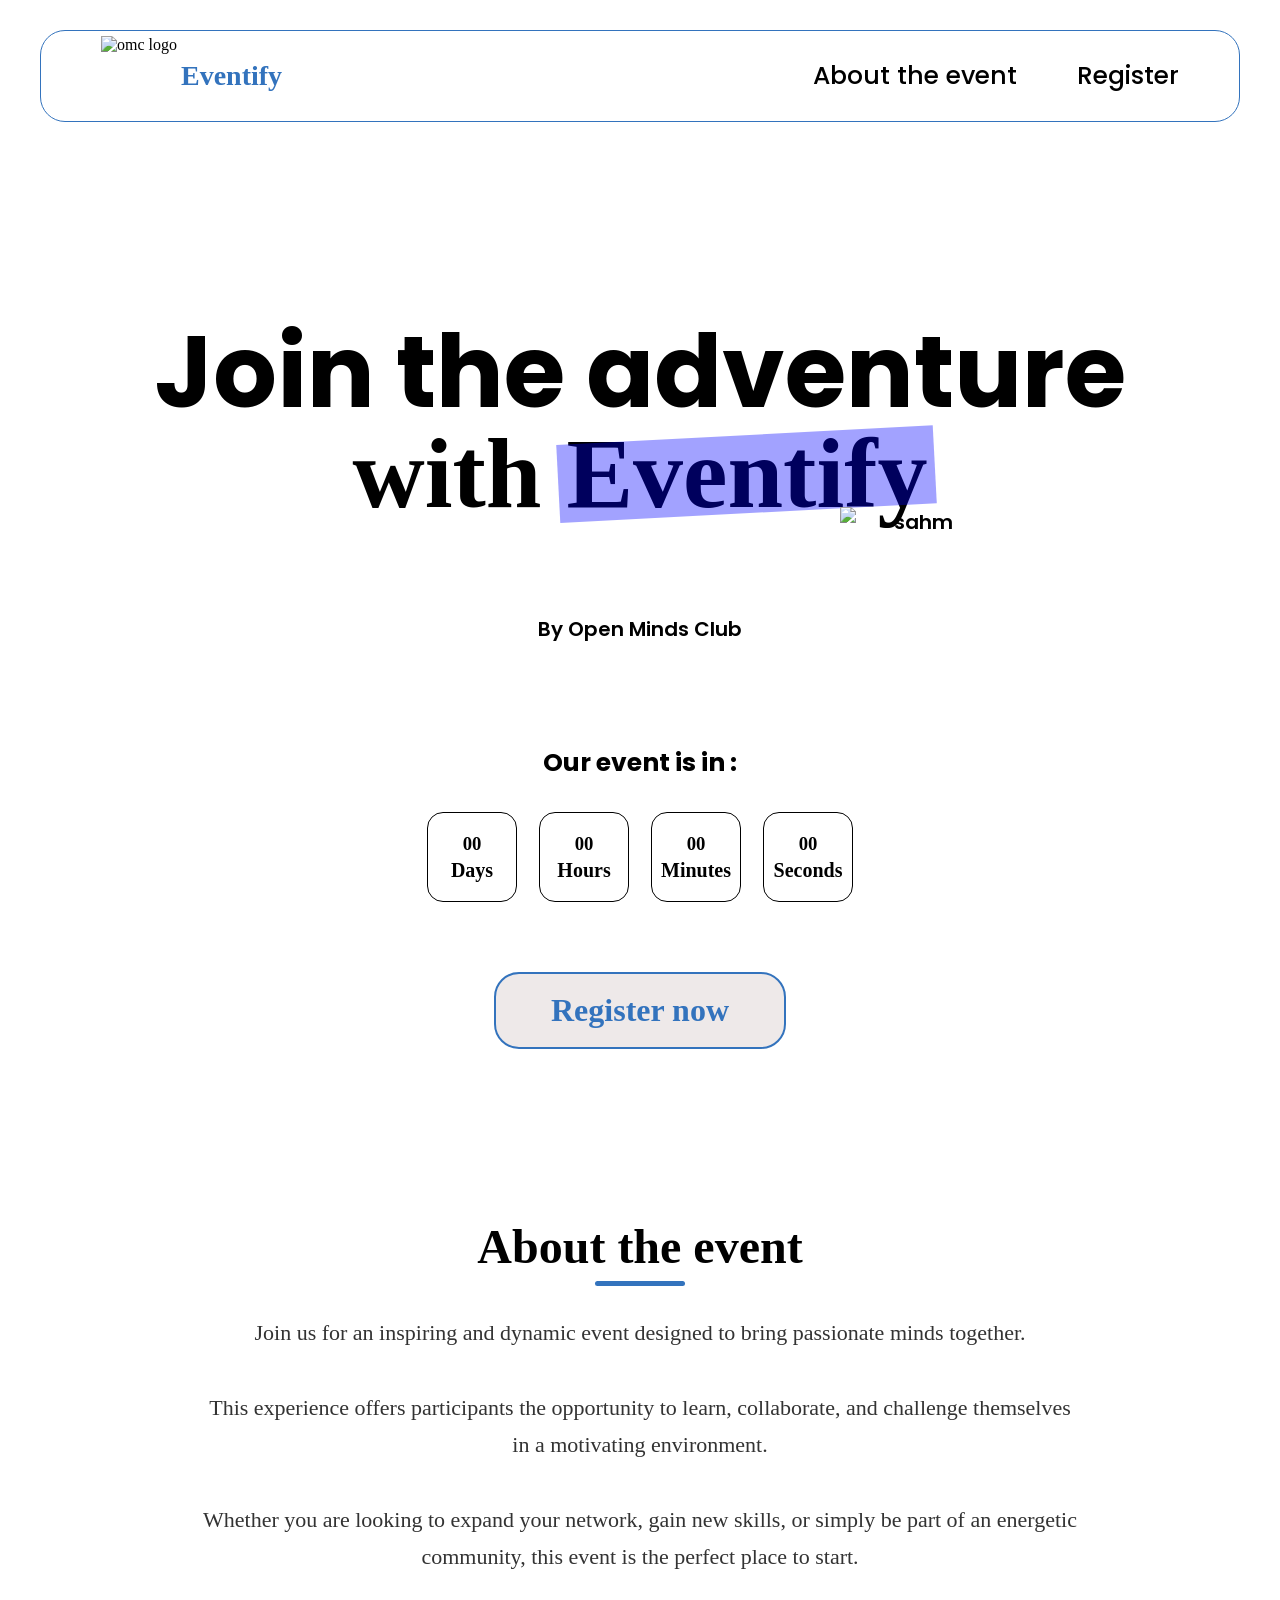
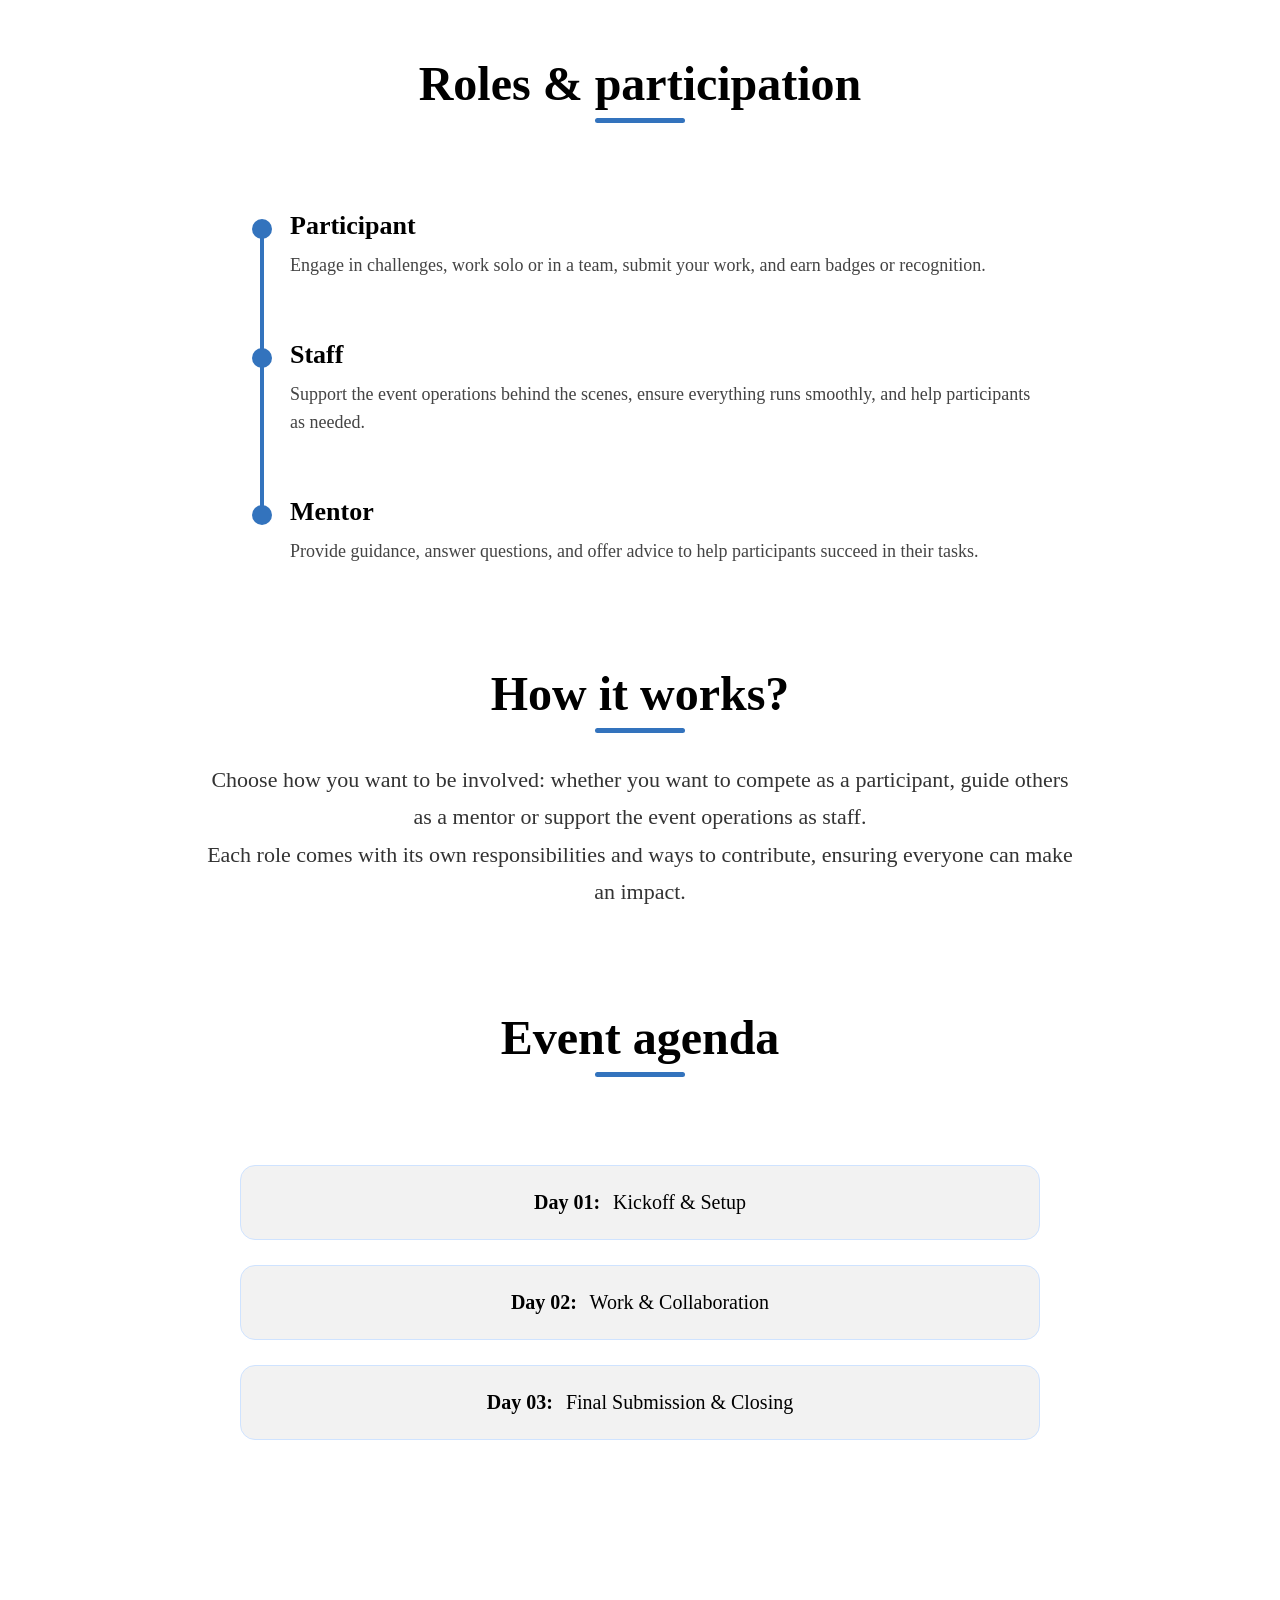
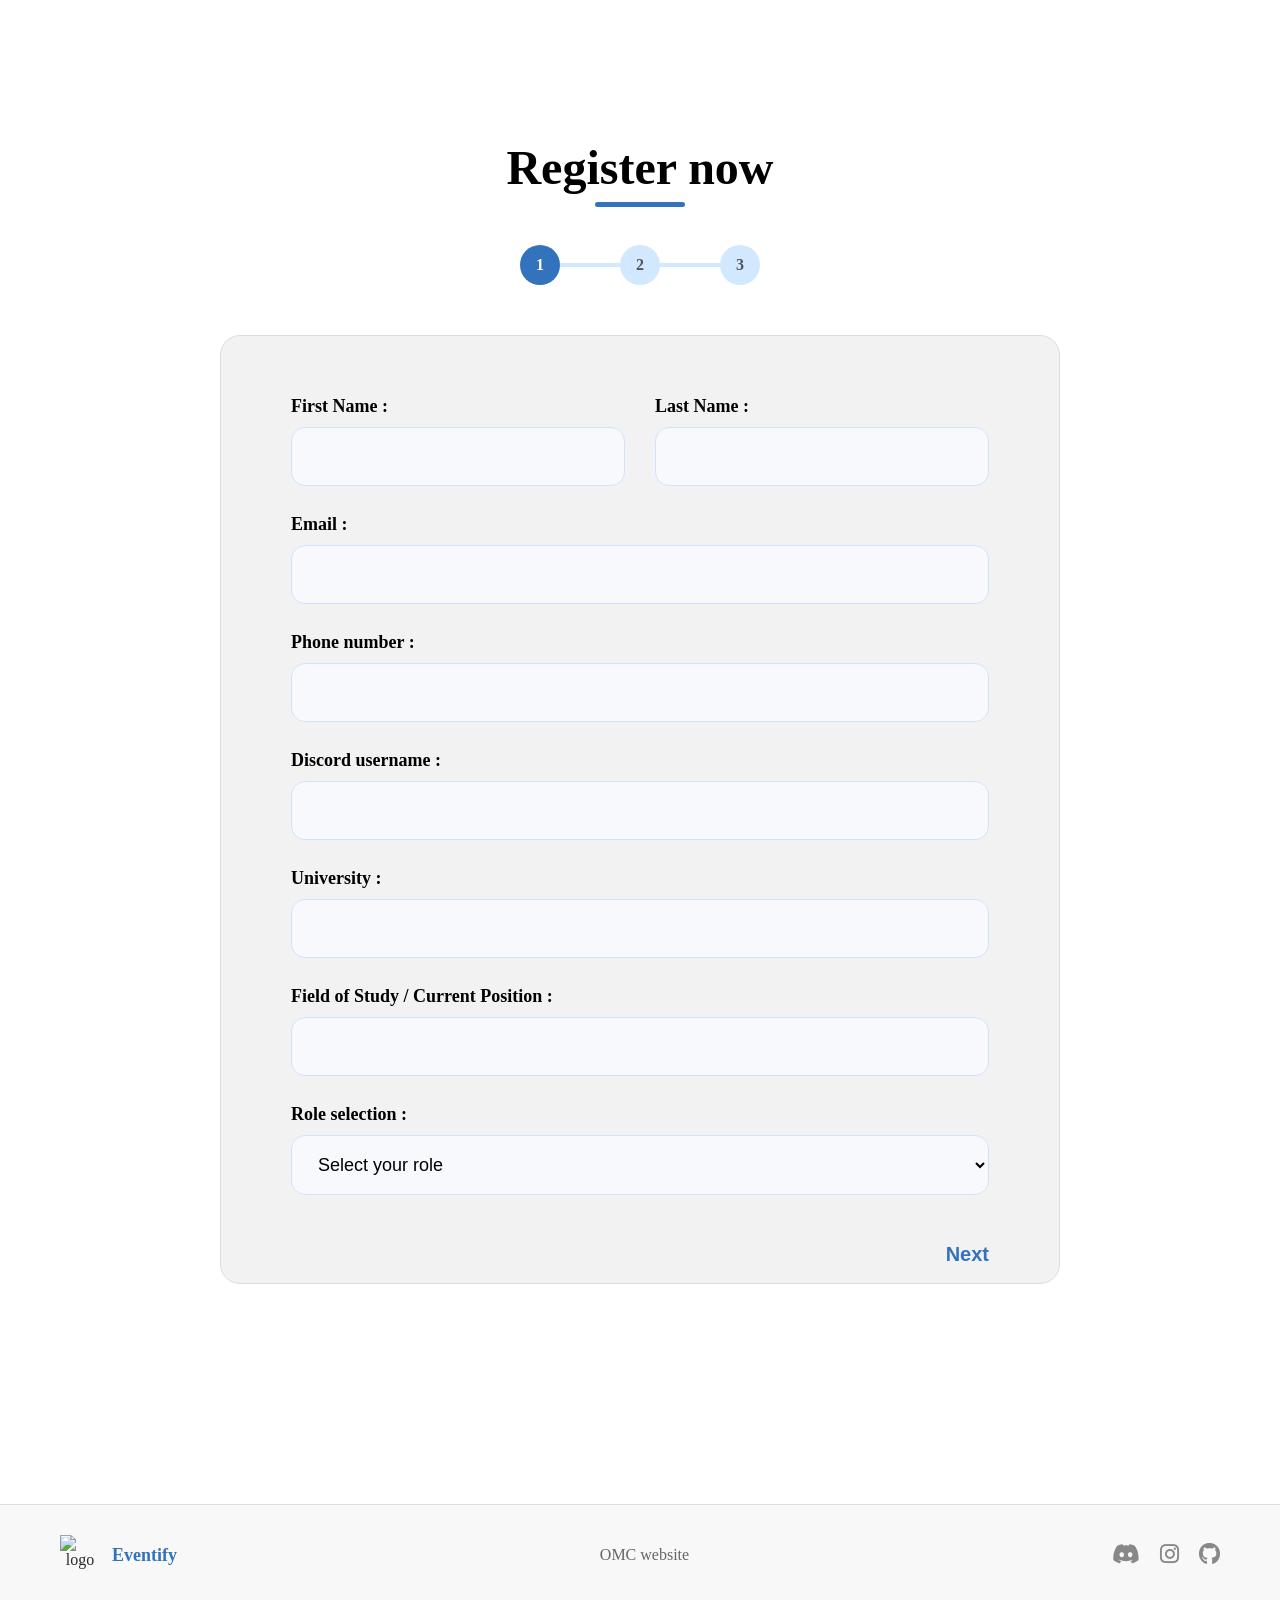
==== frontend/index.html @ 7897d578 "complete main page" ====
<!DOCTYPE html>
<html lang="en">
<head>
    <meta charset="UTF-8">
    <meta name="viewport" content="width=device-width, initial-scale=1.0">
    <link rel="preconnect" href="https://fonts.googleapis.com">
    <link rel="preconnect" href="https://fonts.gstatic.com" crossorigin>
    <link href="https://fonts.googleapis.com/css2?family=Poppins:ital,wght@0,100;0,200;0,300;0,400;0,500;0,600;0,700;0,800;0,900;1,100;1,200;1,300;1,400;1,500;1,600;1,700;1,800;1,900&display=swap" rel="stylesheet">
    <link rel="stylesheet" href="style.css">
    <link rel="stylesheet" href="https://cdnjs.cloudflare.com/ajax/libs/font-awesome/6.5.0/css/all.min.css">
    <title>EVENTIFY</title>
</head>
<body>
    <header>
        <div class="logo">
            <img src="images/OMC.png" alt="omc logo">
            <h1>Eventify</h1>
        </div>
        <ul class="links">
            <li><a href="#">About the event</a></li>
            <li><a href="#">Register</a></li>
        </ul>
    </header>


    <section class="main">
        <div class="text">
            <h1 class="text-t"><span class="text-s">Join the adventure</span><br>
            with <span class="eventify"> Eventify</span></h1>
        </div>
        <div class="parg">
            <img src="images/Sahm.png" alt="sahm" class="sahm">
            <p>By Open Minds Club</p>
        </div>
        <div class="time">
            <p class="time-text">Our event is in :</p>
            <div class="countdown">
                <div class="box">
                    <h3 id="days">09</h3>
                    <p>Days</p>
                </div>
                <div class="box">
                    <h3 id="hours">20</h3>
                    <p>Hours</p>
                </div>
                <div class="box">
                    <h3 id="minutes">30</h3>
                    <p>Minutes</p>
                </div>
                <div class="box">
                    <h3 id="seconds">07</h3>
                    <p>Seconds</p>
                </div>
            </div>
        </div>
        <div class="btn">
            <a href="#">Register now</a>
        </div>
    </section>
    <script src="script.js"></script>
<!--suite-->

    <section class="about">
        <div class="container">
            <h2>About the event</h2>
            <p class="about-text">
                Join us for an inspiring and dynamic event designed to bring passionate minds together.<br><br>
                This experience offers participants the opportunity to learn, collaborate, and challenge themselves in a motivating environment.<br><br>
                Whether you are looking to expand your network, gain new skills, or simply be part of an energetic community, this event is the perfect place to start.
            </p>
        <h2 class="roles-title">Roles & participation</h2>

        <div class="roles-timeline">

            <div class="timeline-item">
                <div class="timeline-dot"></div>
                <div class="timeline-content">
                    <h3>Participant</h3>
                    <p>Engage in challenges, work solo or in a team, submit your work, and earn badges or recognition.</p>
                </div>
            </div>

            <div class="timeline-item">
                <div class="timeline-dot"></div>
                <div class="timeline-content">
                    <h3>Staff</h3>
                    <p>Support the event operations behind the scenes, ensure everything runs smoothly, and help participants as needed.</p>
                </div>
            </div>

            <div class="timeline-item">
                <div class="timeline-dot"></div>
                <div class="timeline-content">
                    <h3>Mentor</h3>
                    <p>Provide guidance, answer questions, and offer advice to help participants succeed in their tasks.</p>
                </div>
            </div>

        </div>

            <h2>How it works?</h2>
            <p class="how-text">
                Choose how you want to be involved: whether you want to compete as a participant, guide others as a mentor or support the event operations as staff.<br>
                Each role comes with its own responsibilities and ways to contribute, ensuring everyone can make an impact.
            </p>

            <h2>Event agenda</h2>

            <div class="agenda-wrapper">

                <div class="agenda-item">
                    <strong>Day 01:</strong> Kickoff & Setup
                </div>

                <div class="agenda-item">
                    <strong>Day 02:</strong> Work & Collaboration
                </div>

                <div class="agenda-item">
                    <strong>Day 03:</strong> Final Submission & Closing
                </div>

            </div>
        </div>
    </section>

    <section class="register">
        <div class="container">
            <h2>Register now</h2>

            <div class="progress">
                <div class="step active">1</div>
                <div class="step">2</div>
                <div class="step">3</div>
            </div>

            <form class="register-form">
                <div class="form-row">
                    <div class="form-group">
                        <label>First Name :</label>
                        <input type="text" required>
                    </div>
                    <div class="form-group">
                        <label>Last Name :</label>
                        <input type="text" required>
                    </div>
                </div>

                <div class="form-group">
                    <label>Email :</label>
                    <input type="email" required>
                </div>

                <div class="form-group">
                    <label>Phone number :</label>
                    <input type="tel" required>
                </div>

                <div class="form-group">
                    <label>Discord username :</label>
                    <input type="text" required>
                </div>

                <div class="form-group">
                    <label>University :</label>
                    <input type="text">
                </div>

                <div class="form-group">
                    <label>Field of Study / Current Position :</label>
                    <input type="text">
                </div>

                <div class="form-group">
                    <label>Role selection :</label>
                    <select required>
                        <option value="">Select your role</option>
                        <option value="participant">Participant</option>
                        <option value="staff">Staff</option>
                        <option value="mentor">Mentor</option>
                    </select>
                </div>

                <button type="submit" class="btn-register">Next</button>            
            </form>
        </div>
    </section>

    <footer class="footer">
        <div class="footer-container">

        <div class="footer-left">
            <img src="images/OMC.png" alt="logo">
            <span>Eventify</span>
        </div>

        <div class="footer-center">
            <a href="#">OMC website</a>
        </div>

        <div class="footer-right">
            <a href="#"><i class="fab fa-discord"></i></a>
            <a href="#"><i class="fab fa-instagram"></i></a>
            <a href="#"><i class="fab fa-github"></i></a>
        </div>
        </div>
    </footer>
    <script src="https://kit.fontawesome.com/your-kit-id.js" crossorigin="anonymous"></script>
</body>
</html>
---- frontend/style.css ----
*{
    margin: 0;
    padding: 0;
    box-sizing: border-box;
}


header{
    display: flex;
    justify-content: space-between;
    align-items: center;
    padding: 5px 60px;
    margin: 30px 40px;
    border-radius: 25px;
    border: 1px solid #3373bd;
}

header .logo{
    display: flex;
    align-items: center;
}

header .logo img{
    width: 80px;
    height: 80px;
    object-fit: cover;
}

header .logo h1{
    font-size: 28px;
    color: #3373bd;
}

.links{
    list-style: none;
    display: flex;
    gap: 60px;
}

.links li a{
    text-decoration: none;
    color: #000000;
    font-family: poppins;
    font-size: 25px;
    font-weight: 500;
    position: relative;
    font-family: "Poppins", sans-serif;
    transition: 0.3s;
}

.links li a::after{
    content: "";
    position: absolute;
    left: 0;
    bottom: -5px;
    width: 0%;
    height: 3px;
    background: #3373bd;
    transition: 0.3s;
}

.links li a:hover{
    color: #3373bd;
}

.links li a:hover::after{
    width: 100%;
}

.main{
    position: relative;
    text-align: center;
    margin-top: 200px;
}

.text{
    margin-bottom: 90px;
}


.text-s{
    font-family: "Poppins", sans-serif;
}

.text-t{
    margin: 0;
    line-height: 1;

}

.text h1{
    font-size: 100px;
    color: #000000;
}

.eventify{
    position: relative;
    z-index: -1;
}

.eventify::before{
    content: "";
    position: absolute;
    left: -8px;
    right: -8px;
    top: 50%;
    height: 70%;
    background: rgba(0, 0, 255, 0.364);
    transform: translateY(-50%) rotate(-3deg);
    z-index: 1;
}

.parg{
    font-size: 20px;
    font-weight: 600;
    color: #000000;
    font-family: poppins;
    margin-bottom: 70px;
}

.parg p{
    margin-bottom: 100px;
}

.sahm{
    width: 150px;
    position: absolute;
    top: 185px;   
    left: 840px;  
}

.time-text{
    font-size: 25px;
    font-weight: 700;
    color: #000000;
    font-family: "Poppins", sans-serif;
    margin-bottom: 10px;
}

.countdown {
    display: flex;
    justify-content: center;
    gap: 22px;
    margin-top: 30px;
}

.box {
    width: 90px;
    height: 90px;
    border: 1.5px solid #000000;
    border-radius: 16px;
    display: flex;
    flex-direction: column;
    justify-content: center;
    align-items: center;
    margin-bottom: 20px;
}

.box h2 {
    margin: 0;
    font-size: 24px;
    font-weight: 700;
}

.box p {
    margin: 4px 0 0;
    font-size: 20px;
    font-weight: 900;
}

.btn{
    text-align:center;
    margin-top: 50px;
    margin-bottom: 50px;
}

.btn a{
    display:inline-block;
    padding: 18px 55px;
    border: 2px solid #3373bd;
    border-radius:25px;
    text-decoration:none;
    font-size: 32px;
    font-weight: 600;
    color:#3373bd;
    background-color: #d5caca69;
}

/*suite*/

.container {
    max-width: 1100px;
    margin: 0 auto;
    padding: 0 30px;
}

.about {
    padding: 120px 0 80px;
    text-align: center;
}

h2 {
    font-size: 48px;
    margin-bottom: 40px;
    color: #000;
    font-weight: 700;
    position: relative;
    display: inline-block;
}

h2::after {
    content: "";
    position: absolute;
    bottom: -12px;
    left: 50%;
    transform: translateX(-50%);
    width: 90px;
    height: 5px;
    background: #3373bd;
    border-radius: 3px;
}

.about-text {
    font-size: 22px;
    line-height: 1.7;
    color: #333;
    max-width: 880px;
    margin: 0 auto 80px;
}


.roles-timeline {
    position: relative;
    max-width: 800px;
    margin: 60px auto 100px;
    padding-left: 50px;
}

.roles-timeline::before {
    content: "";
    position: absolute;
    left: 20px;
    top: 20px;
    bottom: 45px;
    width: 4px;
    background: #3373bd;
    border-radius: 2px;
}

.timeline-item {
    position: relative;
    margin-bottom: 60px;
}

.timeline-dot {
    position: absolute;
    left: -38px;
    top: 8px;
    width: 20px;
    height: 20px;
    background: #3373bd;
    border-radius: 50%;
}

.timeline-content h3 {
    text-align: left;
    font-size: 26px;
    margin-bottom: 10px;
}

.timeline-content p {
    text-align: left;
    font-size: 18px;
    line-height: 1.6;
    color: #444;
}

.how-text {
    font-size: 22px;
    line-height: 1.7;
    max-width: 880px;
    margin: 0 auto 100px;
    color: #333;
}

.agenda-wrapper {
    max-width: 800px;
    margin: 60px auto 100px;
    display: flex;
    flex-direction: column;
    gap: 25px;
}

.agenda-item {
    background: #f2f2f2;
    padding: 25px 30px;
    border-radius: 15px;
    border: 1.5px solid #cfe3ff;
    font-size: 20px;
    font-weight: 500;
    transition: 0.3s;
}

.agenda-item strong {
    color: #000;
    margin-right: 8px;
}

.agenda-item:hover {
    border-color: #3373bd;
    transform: translateX(8px);
}

/* ─── Formulaire ───────────────────────────────────── */

.register {
    text-align: center;
    padding: 120px 0;
}

.register .container {
    max-width: 900px;
}

.register h2 {
    margin-bottom: 50px;
}

/* Card du formulaire */
.register-form {
    background: #f2f2f2;
    padding: 60px 70px;
    border-radius: 20px;
    border: 1px solid #dcdcdc;
}

.progress {
    display: flex;
    justify-content: center;
    align-items: center;
    margin-bottom: 50px;
    position: relative;
    gap: 60px;
}

.progress::before {
    content: "";
    position: absolute;
    top: 50%;
    left: 40%;
    right: 40%;
    height: 4px;
    background: #d1e8ff;
    transform: translateY(-50%);
    z-index: 0;
}

.step {
    width: 40px;
    height: 40px;
    background: #d1e8ff;
    border-radius: 50%;
    display: flex;
    align-items: center;
    justify-content: center;
    font-weight: 700;
    color: #555;
    z-index: 1;
}

.step.active {
    background: #3373bd;
    color: white;
}
.form-row {
    display: grid;
    grid-template-columns: 1fr 1fr;
    gap: 30px;
}

.form-group {
    margin-bottom: 28px;
    text-align: left;
}

label {
    display: block;
    margin-bottom: 10px;
    font-size: 18px;
    font-weight: 600;
    color: #000;
}

input, select {
    width: 100%;
    padding: 18px 22px;
    border: 1.5px solid #cfe3ff;
    border-radius: 14px;
    font-size: 18px;
    background: #f7f9fc;
    transition: 0.25s;
}

input:focus, select:focus {
    outline: none;
    border-color: #3373bd;
    background: white;
}

.btn-register {
    background: none;
    border: none;
    color: #3373bd;
    font-size: 20px;
    font-weight: 600;
    cursor: pointer;
    float: right;
    margin-top: 20px;
}

.btn-register:hover {
    text-decoration: underline;
}

/* ─── Footer ───────────────────────────────────────── */

footer {
    color: rgb(42, 42, 42);
    text-align: center;
    padding: 60px 0 30px;
}

.social {
    margin-bottom: 30px;
}

.social a {
    color: white;
    font-size: 36px;
    margin: 0 20px;
    transition: color 0.3s;
}

.social a:hover {
    color: #3373bd;
}

.footer {
    margin-top: 100px;
    padding: 30px 60px;
    border-top: 1px solid #dcdcdc;
    background: #f8f8f8;
}

.footer-container {
    display: flex;
    justify-content: space-between;
    align-items: center;
}

/* Left */

.footer-left {
    display: flex;
    align-items: center;
    gap: 12px;
}

.footer-left img {
    width: 40px;
    height: 40px;
}

.footer-left span {
    font-size: 18px;
    font-weight: 600;
    color: #3373bd;
}

/* Center */

.footer-center a {
    text-decoration: none;
    color: #666;
    font-size: 16px;
    transition: 0.3s;
}

.footer-center a:hover {
    color: #3373bd;
}

/* Right */

.footer-right {
    display: flex;
    gap: 20px;
}

.footer-right a {
    color: #888;
    font-size: 22px;
    transition: 0.3s;
}

.footer-right a:hover {
    color: #3373bd;
}
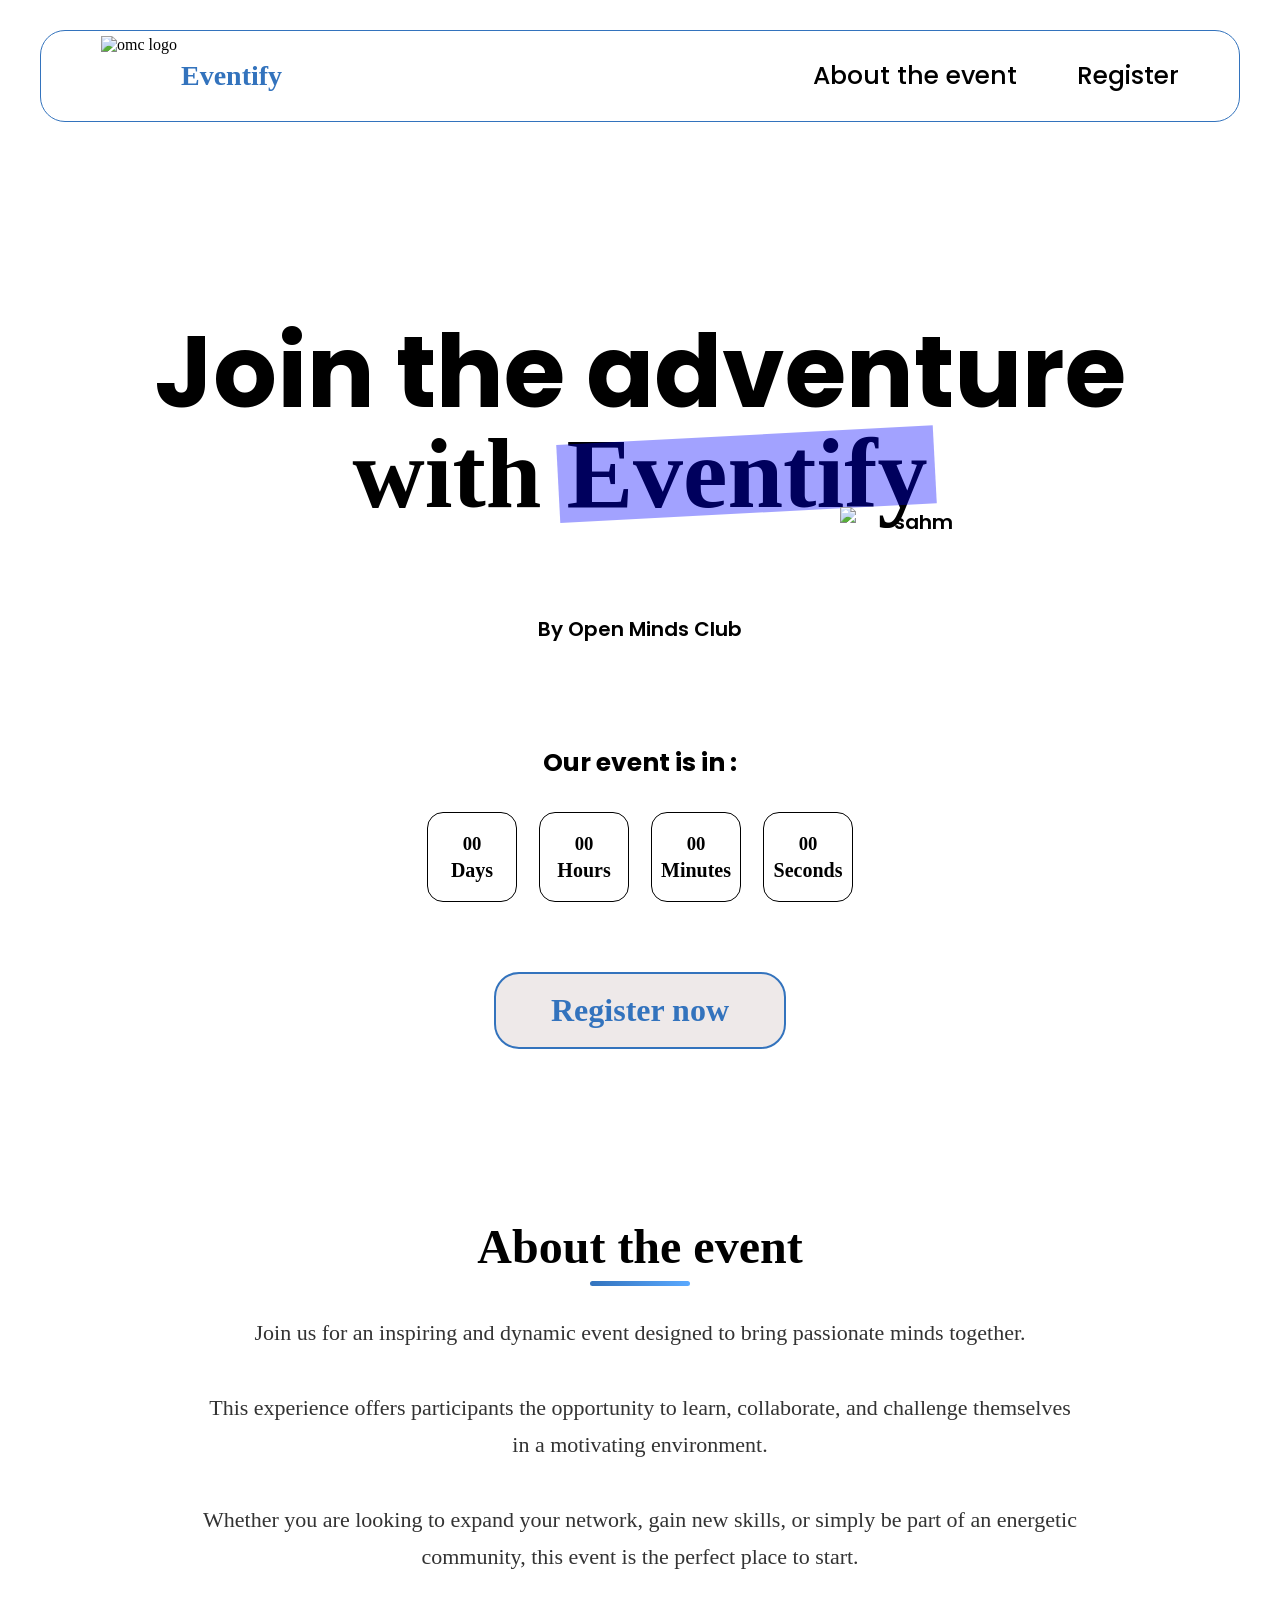
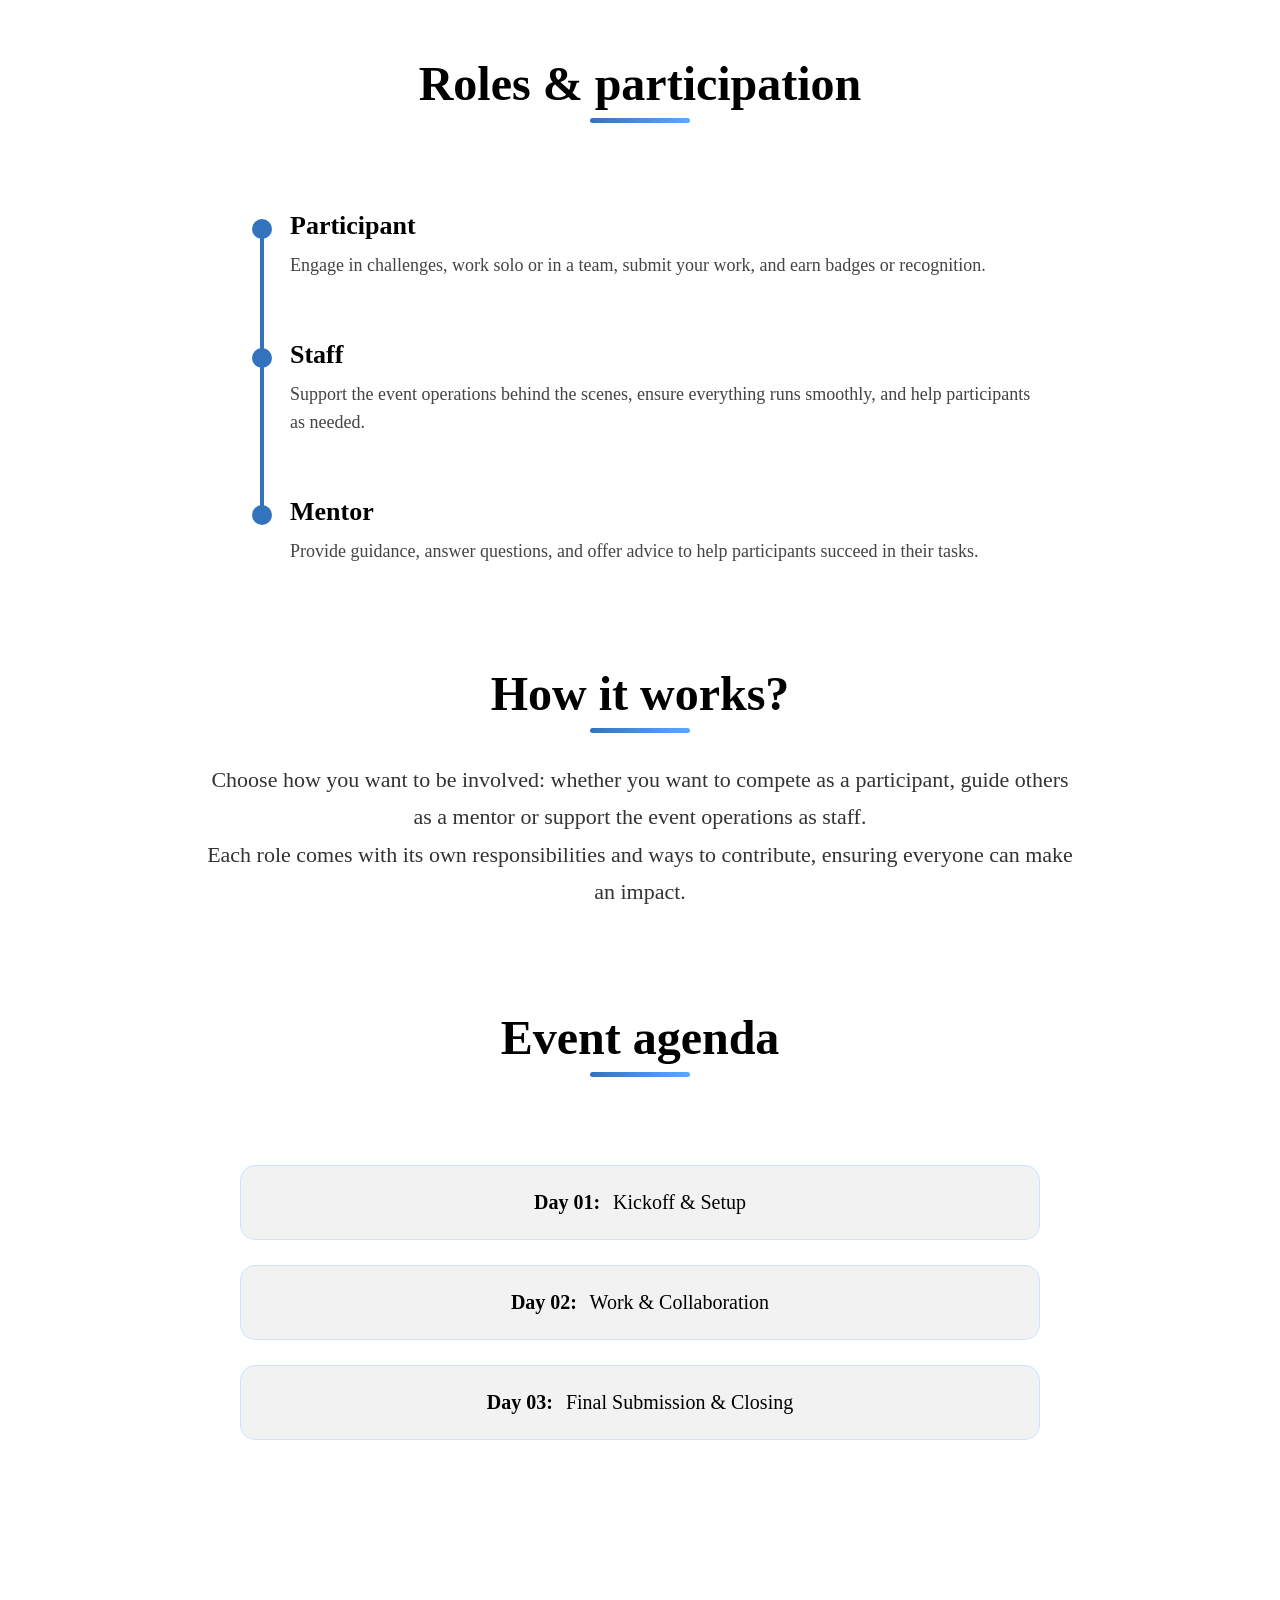
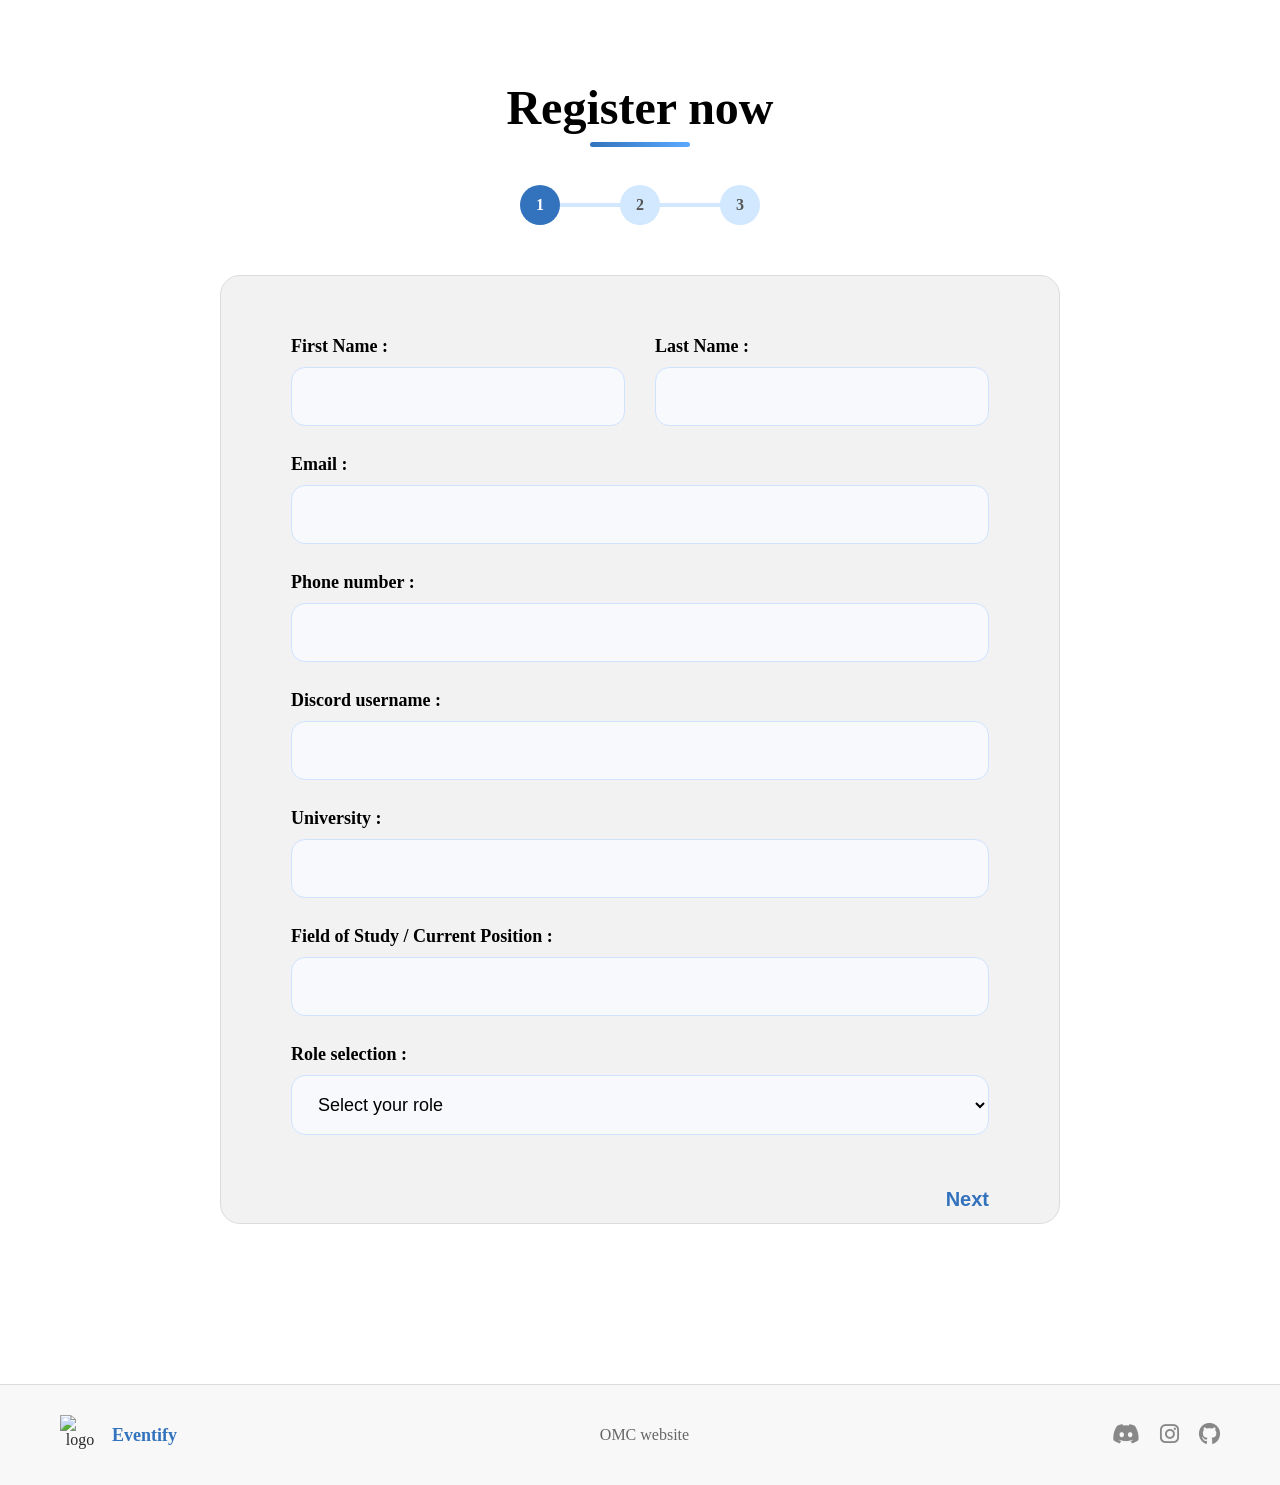
==== commit 6c3625df: "update register form and final step" ====
--- a/frontend/index.html
+++ b/frontend/index.html
@@ -5,6 +5,10 @@
     <meta name="viewport" content="width=device-width, initial-scale=1.0">
     <link rel="preconnect" href="https://fonts.googleapis.com">
     <link rel="preconnect" href="https://fonts.gstatic.com" crossorigin>
+    <link rel="preconnect" href="https://fonts.googleapis.com">
+    <link rel="preconnect" href="https://fonts.gstatic.com" crossorigin>
+    <link href="https://fonts.googleapis.com/css2?family=Poppins:ital,wght@0,100;0,200;0,300;0,400;0,500;0,600;0,700;0,800;0,900;1,100;1,200;1,300;1,400;1,500;1,600;1,700;1,800;1,900&family=Raleway:ital,wght@0,100..900;1,100..900&display=swap" rel="stylesheet">
+
     <link href="https://fonts.googleapis.com/css2?family=Poppins:ital,wght@0,100;0,200;0,300;0,400;0,500;0,600;0,700;0,800;0,900;1,100;1,200;1,300;1,400;1,500;1,600;1,700;1,800;1,900&display=swap" rel="stylesheet">
     <link rel="stylesheet" href="style.css">
     <link rel="stylesheet" href="https://cdnjs.cloudflare.com/ajax/libs/font-awesome/6.5.0/css/all.min.css">
@@ -17,8 +21,8 @@
             <h1>Eventify</h1>
         </div>
         <ul class="links">
-            <li><a href="#">About the event</a></li>
-            <li><a href="#">Register</a></li>
+            <li><a href="#about">About the event</a></li>
+            <li><a href="#register-section">Register</a></li>
         </ul>
     </header>
 
@@ -54,13 +58,13 @@
             </div>
         </div>
         <div class="btn">
-            <a href="#">Register now</a>
+            <a href="#register-section">Register now</a>
         </div>
     </section>
     <script src="script.js"></script>
 <!--suite-->
 
-    <section class="about">
+    <section class="about" id="about">
         <div class="container">
             <h2>About the event</h2>
             <p class="about-text">
@@ -124,7 +128,7 @@
         </div>
     </section>
 
-    <section class="register">
+    <section class="register" id="register-section">
         <div class="container">
             <h2>Register now</h2>
 
@@ -134,7 +138,7 @@
                 <div class="step">3</div>
             </div>
 
-            <form class="register-form">
+            <form class="register-form" id="form1">
                 <div class="form-row">
                     <div class="form-group">
                         <label>First Name :</label>
@@ -171,9 +175,9 @@
                     <input type="text">
                 </div>
 
-                <div class="form-group">
+                <div class="form-group ">
                     <label>Role selection :</label>
-                    <select required>
+                    <select required id="roleSelect">
                         <option value="">Select your role</option>
                         <option value="participant">Participant</option>
                         <option value="staff">Staff</option>
@@ -181,7 +185,137 @@
                     </select>
                 </div>
 
-                <button type="submit" class="btn-register">Next</button>            
+                <button type="button" class="btn-register" id="nextBtn">Next</button>            
+            </form>
+            <form class="register-form" id="form2" style="display: none; margin-top: 40px;">
+                <div class="form-group">
+                    <label>Do you already have a team ? *(if yes , add your team name):</label>
+                    <input type="text" required>
+                </div>
+
+                <div class="form-group">
+                    <label>Programming languages or tools you use :</label>
+                    <input type="text" required>
+                </div>
+
+                <div class="form-group">
+                    <label>Why do you want to participate? :</label>
+                    <input type="text" required>
+                </div>
+
+                <div class="form-group">
+                    <label>What do you expect from this event? :</label>
+                    <input type="text">
+                </div>
+
+                <div class="form-group">
+                    <label>Your main skills :</label>
+                    <input type="text">
+                </div>
+                <div class="form-group">
+                    <label>Skill Level (Beginner / Intermediate / Advanced)</label>
+                    <select required id="skillLevelSelect">
+                        <option value="">Select your skill level</option>
+                        <option value="beginner">Beginner</option>
+                        <option value="intermediate">Intermediate</option>
+                        <option value="advanced">Advanced</option>
+                    </select>
+                </div>
+                <div style="display: flex; justify-content: space-between; margin-top: 20px;">
+                    <button type="button" class="btn-register" id="backParticipant">
+                    Back
+                   </button>
+                   <button type="button" class="btn-register" id="nextParticipant">
+                   Next
+                   </button>
+                </div>
+            </form>
+            <form class="register-form" id="form3" style="display: none; margin-top: 40px;">
+                <div class="form-group">
+                    <label>Years of Experience :</label>
+                    <input type="text" required>
+                </div>
+
+                <div class="form-group">
+                    <label>LinkedIn Profile :</label>
+                    <input type="text" required>
+                </div>
+
+                <div class="form-group">
+                    <label>Portfolio :</label>
+                    <input type="text" required>
+                </div>
+
+                <div class="form-group">
+                    <label>Area of Expertise :</label>
+                    <input type="text">
+                </div>
+
+                <div class="form-group">
+                    <label>Technologies / Tools mastered :</label>
+                    <input type="text">
+                </div>
+                <div class="form-group">
+                    <label>Have you mentored before?</label>
+                    <div class="radio-group">
+                        <label class="radio-option">
+                        <input type="radio" name="mentored" value="yes" required>
+                        <span>Yes</span>
+                        </label>
+                        <label class="radio-option">
+                        <input type="radio" name="mentored" value="no">
+                        <span>No</span>
+                        </label>
+                    </div>
+                </div>
+                <div class="form-group">
+                    <label>Availability during the event</label>
+                    <input type="text" required>
+                </div>
+                <div style="display: flex; justify-content: space-between; margin-top: 20px;">
+                     <button type="button" class="btn-register" id="backMentor">
+                    Back
+                   </button>
+                   <button type="button" class="btn-register" id="nextMentor">
+                   Next
+                   </button>
+                </div>
+            </form>
+            <form class="register-form" id="form4" style="display: none; margin-top: 40px;">
+                <div class="form-group">
+                    <label>Preferred Role :</label>
+                    <input type="text" required>
+                </div>
+
+                <div class="form-group">
+                    <label>Have you helped organize events before? (yes/no):</label>
+                    <input type="text" required>
+                </div>
+
+                <div class="form-group">
+                    <label>Availability during the event:</label>
+                    <input type="text" required>
+                </div>
+               <div style="display: flex; justify-content: space-between; margin-top: 20px;">
+                     <button type="button" class="btn-register" id="backStaff">
+                    Back
+                   </button>
+                   <button type="button" class="btn-register" id="nextStaff">
+                   Next
+                   </button>
+                </div>
+            </form>
+            <form class="register-form" id="final">
+                <h4>Registration complete!</h4>
+                <p>Thanks for joining Eventify. Keep an eye on your inbox for updates.</p>
+               <div style="display: flex; justify-content: space-between; margin-top: 20px;">
+                     <button type="button" class="btn-register" id="backFinal">
+                    Back
+                   </button>
+                   <button type="button" class="btn-register" id="submitFinal">
+                   Submit
+                   </button>
+                </div>
             </form>
         </div>
     </section>
@@ -200,8 +334,8 @@
 
         <div class="footer-right">
             <a href="#"><i class="fab fa-discord"></i></a>
-            <a href="#"><i class="fab fa-instagram"></i></a>
-            <a href="#"><i class="fab fa-github"></i></a>
+            <a href="https://www.instagram.com/openmindsclub?utm_source=ig_web_button_share_sheet&igsh=ZDNlZDc0MzIxNw=="><i class="fab fa-instagram"></i></a>
+            <a href="https://github.com/openmindsclub"><i class="fab fa-github"></i></a>
         </div>
         </div>
     </footer>
--- a/frontend/style.css
+++ b/frontend/style.css
@@ -186,6 +186,19 @@
     background-color: #d5caca69;
 }
 
+.btn a:hover {
+    background-color: #3373bd;
+    color: white;
+    transform: translateY(-3px);
+    box-shadow: 0 8px 20px rgba(51, 115, 189, 0.3);
+    transition: all 0.3s ease;
+}
+
+.btn a:active {
+    transform: translateY(0);
+    box-shadow: 0 4px 10px rgba(51, 115, 189, 0.2);
+}
+
 /*suite*/
 
 .container {
@@ -214,10 +227,10 @@
     bottom: -12px;
     left: 50%;
     transform: translateX(-50%);
-    width: 90px;
+    width: 100px;
     height: 5px;
-    background: #3373bd;
-    border-radius: 3px;
+    background: linear-gradient(90deg, #3373bd, #5aa9ff);
+    border-radius: 10px;
 }
 
 .about-text {
@@ -315,7 +328,7 @@
 
 .register {
     text-align: center;
-    padding: 120px 0;
+    padding: 60px 0;
 }
 
 .register .container {
@@ -408,6 +421,8 @@
 }
 
 .btn-register {
+    position: relative;
+    padding: 5px 0;
     background: none;
     border: none;
     color: #3373bd;
@@ -418,9 +433,81 @@
     margin-top: 20px;
 }
 
+.btn-register::after {
+    content: "";
+    position: absolute;
+    left: 0;
+    bottom: -4px;
+    width: 0;
+    height: 3px;
+    background: #3373bd;
+    border-radius: 5px;
+    transition: width 0.3s ease;
+}
+
 .btn-register:hover {
-    text-decoration: underline;
-}
+    color: #1f4f88;
+}
+
+.btn-register:hover::after {
+    width: 100%;
+}
+
+.radio-group {
+    display: flex;
+    flex-direction: column;
+    gap: 12px;
+    margin-top: 10px;
+}
+
+.radio-option {
+    display: flex;
+    align-items: center;
+    gap: 10px;
+    font-size: 18px;
+    cursor: pointer;
+}
+
+.radio-option input {
+    appearance: none;          
+    width: 5px;
+    height: 5px;
+    border: 2px solid #3373bd;
+    border-radius: 15px;   
+    cursor: pointer;
+    position: relative;
+    transform: scale(0.5); 
+}
+
+.radio-option input:checked {
+    background-color: #3373bd;
+}
+
+
+#final {
+    display: none;
+    margin-top: 40px;
+    text-align: center;
+}
+
+#final h4 {
+    font-size: 28px;
+    margin-bottom: 15px;
+    color: #3373bd;
+}
+
+#final p {
+    font-size: 18px;
+    color: #555;
+    margin-bottom: 40px;
+}
+
+#final .btn-container {
+    display: flex;
+    justify-content: space-between;
+    margin-top: 20px;
+}
+
 
 /* ─── Footer ───────────────────────────────────────── */
 
@@ -505,4 +592,7 @@
 
 .footer-right a:hover {
     color: #3373bd;
-}+}
+
+
+
